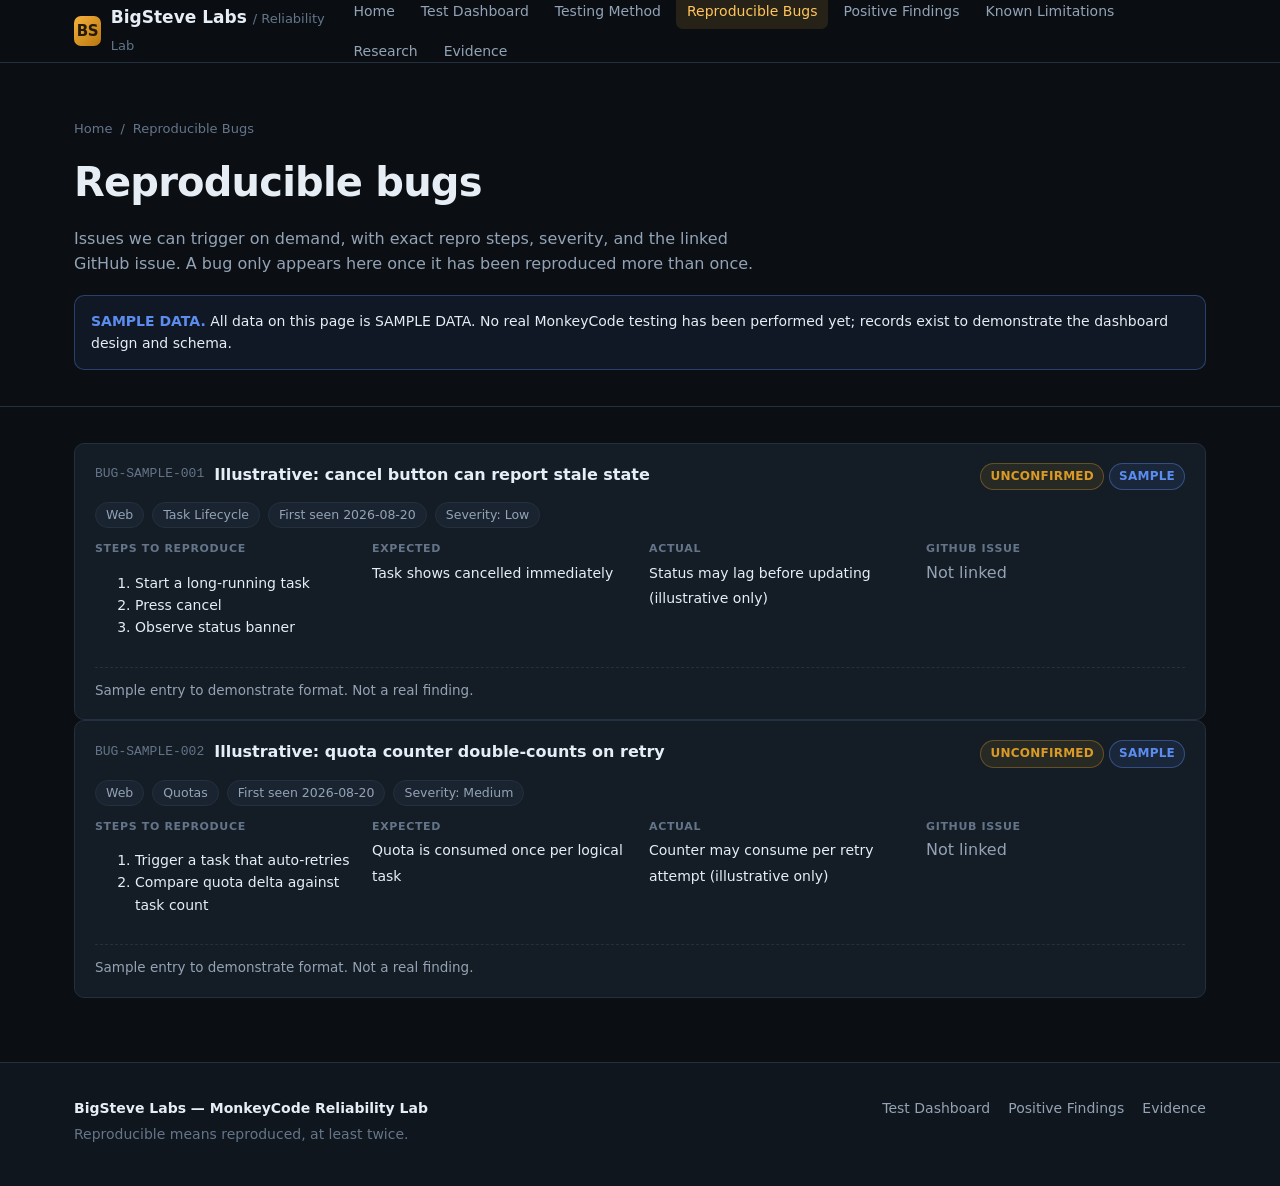
==== bugs.html @ b34874b9 "feat: add BigSteve Labs MonkeyCode reliability lab prototype Add the public-facing test dashboard do" ====
<!DOCTYPE html>
<html lang="en">
<head>
  <meta charset="UTF-8" />
  <meta name="viewport" content="width=device-width, initial-scale=1.0" />
  <title>Reproducible Bugs — BigSteve Labs</title>
  <meta name="description" content="Reproducible bugs found in MonkeyCode by BigSteve Labs." />
  <link rel="icon" href="data:image/svg+xml,<svg xmlns='http://www.w3.org/2000/svg' viewBox='0 0 100 100'><rect width='100' height='100' rx='18' fill='%23f5b23d'/><text x='50' y='72' font-size='62' font-family='Arial' font-weight='bold' text-anchor='middle' fill='%23241a05'>BS</text></svg>" />
  <link rel="stylesheet" href="assets/css/style.css" />
  <script src="data/bugs.js"></script>
  <script src="assets/js/main.js"></script>
</head>
<body>

  <header class="topbar">
    <div class="topbar-inner">
      <a class="brand" href="index.html">
        <span class="brand-mark">BS</span>
        <span>BigSteve Labs <span class="brand-sub">/ Reliability Lab</span></span>
      </a>
      <button class="nav-toggle" aria-label="Toggle navigation">Menu</button>
      <nav class="nav">
        <a href="index.html">Home</a>
        <a href="dashboard.html">Test Dashboard</a>
        <a href="method.html">Testing Method</a>
        <a href="bugs.html" class="active">Reproducible Bugs</a>
        <a href="findings.html">Positive Findings</a>
        <a href="limitations.html">Known Limitations</a>
        <a href="research.html">Research</a>
        <a href="evidence.html">Evidence</a>
      </nav>
    </div>
  </header>

  <section class="page-head">
    <div class="container">
      <div class="crumbs"><a href="index.html">Home</a> <span>/</span> <span>Reproducible Bugs</span></div>
      <h1>Reproducible bugs</h1>
      <p>
        Issues we can trigger on demand, with exact repro steps, severity, and the linked
        GitHub issue. A bug only appears here once it has been reproduced more than once.
      </p>
      <div style="margin-top: 18px;"><div data-sample-banner></div></div>
    </div>
  </section>

  <section class="section" style="padding-top: 36px;">
    <div class="container">
      <div id="bug-list"></div>
    </div>
  </section>

  <footer class="footer">
    <div class="container footer-inner">
      <div>
        <div class="labs">BigSteve Labs — MonkeyCode Reliability Lab</div>
        <div class="tagline">Reproducible means reproduced, at least twice.</div>
      </div>
      <div class="links">
        <a href="dashboard.html">Test Dashboard</a>
        <a href="findings.html">Positive Findings</a>
        <a href="evidence.html">Evidence</a>
      </div>
    </div>
  </footer>

  <script src="assets/js/bugs.js"></script>
</body>
</html>
---- assets/css/style.css ----
:root {
  --bg: #0b0f14;
  --bg-soft: #10161d;
  --bg-elev: #141c25;
  --bg-hover: #1a2430;
  --border: #22303f;
  --border-strong: #31445a;
  --text: #e6edf5;
  --text-muted: #93a3b5;
  --text-dim: #64758a;
  --accent: #f5b23d;
  --accent-strong: #ffc65c;
  --accent-ink: #241a05;
  --pass: #38c172;
  --fail: #e14d4d;
  --blocked: #d99a26;
  --sample: #5b8def;
  --info: #4aa3e8;
  --font: "Inter", "Segoe UI", system-ui, -apple-system, "Helvetica Neue", Arial, sans-serif;
  --mono: "JetBrains Mono", "SFMono-Regular", Consolas, "Liberation Mono", Menlo, monospace;
  --radius: 10px;
  --radius-sm: 6px;
  --shadow: 0 6px 24px rgba(0, 0, 0, 0.35);
  --maxw: 1180px;
}

* { box-sizing: border-box; }

html { scroll-behavior: smooth; }

body {
  margin: 0;
  background: var(--bg);
  color: var(--text);
  font-family: var(--font);
  font-size: 16px;
  line-height: 1.6;
  -webkit-font-smoothing: antialiased;
}

a { color: var(--accent-strong); text-decoration: none; }
a:hover { text-decoration: underline; }

.container { max-width: var(--maxw); margin: 0 auto; padding: 0 24px; }

/* ---------- Top bar ---------- */
.topbar {
  position: sticky;
  top: 0;
  z-index: 50;
  background: rgba(11, 15, 20, 0.92);
  backdrop-filter: blur(8px);
  border-bottom: 1px solid var(--border);
}

.topbar-inner {
  max-width: var(--maxw);
  margin: 0 auto;
  padding: 0 24px;
  height: 62px;
  display: flex;
  align-items: center;
  justify-content: space-between;
  gap: 16px;
}

.brand { display: flex; align-items: center; gap: 10px; font-weight: 700; font-size: 17px; color: var(--text); }
.brand:hover { text-decoration: none; }

.brand-mark {
  width: 30px; height: 30px; border-radius: 7px;
  background: linear-gradient(135deg, var(--accent), #b9760f);
  color: var(--accent-ink);
  display: inline-flex; align-items: center; justify-content: center;
  font-weight: 800; font-size: 15px; letter-spacing: -0.5px;
}

.brand-sub { color: var(--text-dim); font-weight: 500; font-size: 13px; }

.nav { display: flex; gap: 4px; flex-wrap: wrap; align-items: center; }

.nav a {
  color: var(--text-muted);
  font-size: 14px;
  font-weight: 500;
  padding: 7px 11px;
  border-radius: 7px;
  transition: background 0.15s, color 0.15s;
}
.nav a:hover { color: var(--text); background: var(--bg-hover); text-decoration: none; }
.nav a.active { color: var(--accent-strong); background: rgba(245, 178, 61, 0.12); }

.nav-toggle {
  display: none;
  background: none; border: 1px solid var(--border); color: var(--text);
  border-radius: 7px; padding: 6px 10px; font-size: 16px; cursor: pointer;
}

/* ---------- Hero ---------- */
.hero {
  padding: 88px 0 56px;
  border-bottom: 1px solid var(--border);
  background:
    radial-gradient(900px 400px at 15% -10%, rgba(245, 178, 61, 0.10), transparent 60%),
    radial-gradient(700px 380px at 90% 0%, rgba(91, 141, 239, 0.10), transparent 60%);
}

.hero .eyebrow {
  display: inline-flex; align-items: center; gap: 8px;
  font-size: 13px; font-weight: 600; letter-spacing: 0.08em; text-transform: uppercase;
  color: var(--accent); border: 1px solid rgba(245, 178, 61, 0.35);
  padding: 5px 12px; border-radius: 999px; background: rgba(245, 178, 61, 0.08);
}

.hero h1 {
  font-size: clamp(34px, 5vw, 54px);
  line-height: 1.12;
  margin: 20px 0 16px;
  font-weight: 800;
  letter-spacing: -0.02em;
  max-width: 22ch;
}

.hero h1 .hl { color: var(--accent-strong); }

.hero p.lede {
  font-size: 18px;
  color: var(--text-muted);
  max-width: 62ch;
  margin: 0 0 28px;
}

.hero-actions { display: flex; gap: 12px; flex-wrap: wrap; align-items: center; }

/* ---------- Buttons ---------- */
.btn {
  display: inline-flex; align-items: center; gap: 8px;
  font-family: var(--font); font-size: 15px; font-weight: 600;
  padding: 11px 18px; border-radius: 9px; cursor: pointer;
  border: 1px solid transparent; transition: all 0.15s;
}
.btn-primary { background: var(--accent); color: var(--accent-ink); }
.btn-primary:hover { background: var(--accent-strong); text-decoration: none; }
.btn-ghost { background: transparent; color: var(--text); border-color: var(--border-strong); }
.btn-ghost:hover { border-color: var(--accent); color: var(--accent-strong); text-decoration: none; background: rgba(245, 178, 61, 0.06); }

/* ---------- Sections ---------- */
.section { padding: 64px 0; }
.section-alt { background: var(--bg-soft); border-top: 1px solid var(--border); border-bottom: 1px solid var(--border); }

.section-head { margin-bottom: 28px; }
.section-kicker {
  font-size: 12px; font-weight: 700; letter-spacing: 0.12em; text-transform: uppercase;
  color: var(--accent); margin: 0 0 8px;
}
.section-title { font-size: clamp(24px, 3vw, 32px); margin: 0 0 10px; letter-spacing: -0.01em; }
.section-desc { color: var(--text-muted); margin: 0; max-width: 70ch; }

/* ---------- Grids ---------- */
.grid { display: grid; gap: 20px; }
.grid-2 { grid-template-columns: repeat(auto-fit, minmax(300px, 1fr)); }
.grid-3 { grid-template-columns: repeat(auto-fit, minmax(240px, 1fr)); }
.grid-4 { grid-template-columns: repeat(auto-fit, minmax(200px, 1fr)); }

/* ---------- Cards ---------- */
.card {
  background: var(--bg-elev);
  border: 1px solid var(--border);
  border-radius: var(--radius);
  padding: 22px;
  transition: border-color 0.15s, transform 0.15s;
}
.card:hover { border-color: var(--border-strong); }
.card-link { display: block; color: inherit; }
.card-link:hover { text-decoration: none; border-color: var(--accent); transform: translateY(-2px); }

.card h3 { margin: 0 0 8px; font-size: 18px; }
.card p { margin: 0; color: var(--text-muted); font-size: 14.5px; }

.card-icon {
  width: 40px; height: 40px; border-radius: 9px; margin-bottom: 14px;
  display: flex; align-items: center; justify-content: center;
  font-size: 18px; background: rgba(245, 178, 61, 0.12); color: var(--accent);
}

/* ---------- Stat strip ---------- */
.stats { display: grid; grid-template-columns: repeat(auto-fit, minmax(150px, 1fr)); gap: 16px; }
.stat {
  background: var(--bg-elev); border: 1px solid var(--border); border-radius: var(--radius);
  padding: 18px 20px;
}
.stat .value { font-size: 28px; font-weight: 800; letter-spacing: -0.02em; }
.stat .label { color: var(--text-dim); font-size: 13px; margin-top: 2px; }
.stat .value.pass { color: var(--pass); }
.stat .value.fail { color: var(--fail); }
.stat .value.blocked { color: var(--blocked); }

/* ---------- Badges ---------- */
.badge {
  display: inline-flex; align-items: center; gap: 6px;
  font-size: 12px; font-weight: 700; letter-spacing: 0.02em;
  padding: 3px 9px; border-radius: 999px; border: 1px solid transparent;
  white-space: nowrap;
}
.badge-pass { color: var(--pass); background: rgba(56, 193, 114, 0.12); border-color: rgba(56, 193, 114, 0.35); }
.badge-fail { color: var(--fail); background: rgba(225, 77, 77, 0.12); border-color: rgba(225, 77, 77, 0.35); }
.badge-blocked { color: var(--blocked); background: rgba(217, 154, 38, 0.12); border-color: rgba(217, 154, 38, 0.35); }
.badge-sample { color: var(--sample); background: rgba(91, 141, 239, 0.10); border-color: rgba(91, 141, 239, 0.40); }
.badge-muted { color: var(--text-muted); background: var(--bg-hover); border-color: var(--border); }
.badge-planned { color: var(--info); background: rgba(74, 163, 232, 0.12); border-color: rgba(74, 163, 232, 0.35); }
.badge-unconfirmed { color: var(--blocked); background: rgba(217, 154, 38, 0.10); border-color: rgba(217, 154, 38, 0.35); }

.chip {
  display: inline-block; font-size: 12.5px; font-weight: 500; color: var(--text-muted);
  background: var(--bg-hover); border: 1px solid var(--border); border-radius: 999px;
  padding: 2px 10px;
}

/* ---------- Alerts / banners ---------- */
.banner {
  display: flex; gap: 12px; align-items: flex-start;
  background: rgba(91, 141, 239, 0.08);
  border: 1px solid rgba(91, 141, 239, 0.35);
  color: var(--text);
  border-radius: var(--radius);
  padding: 14px 16px;
  font-size: 14px;
}
.banner strong { color: var(--sample); }
.banner.warn { background: rgba(217, 154, 38, 0.08); border-color: rgba(217, 154, 38, 0.4); }
.banner.warn strong { color: var(--blocked); }

/* ---------- Table ---------- */
.table-wrap { overflow-x: auto; border: 1px solid var(--border); border-radius: var(--radius); background: var(--bg-elev); }
table { width: 100%; border-collapse: collapse; font-size: 14px; min-width: 760px; }
th {
  text-align: left; font-size: 12px; text-transform: uppercase; letter-spacing: 0.06em;
  color: var(--text-dim); padding: 12px 14px; border-bottom: 1px solid var(--border); background: var(--bg-soft);
  white-space: nowrap;
}
td { padding: 12px 14px; border-bottom: 1px solid var(--border); vertical-align: top; }
tr:last-child td { border-bottom: none; }
tr:hover td { background: rgba(255, 255, 255, 0.015); }
td.mono { font-family: var(--mono); font-size: 13px; }

/* ---------- Filters ---------- */
.filters {
  display: flex; flex-wrap: wrap; gap: 14px; align-items: flex-end;
  padding: 18px; border: 1px solid var(--border); border-radius: var(--radius);
  background: var(--bg-elev); margin-bottom: 22px;
}
.filter-group { display: flex; flex-direction: column; gap: 6px; min-width: 170px; }
.filter-group label { font-size: 12px; font-weight: 600; letter-spacing: 0.05em; text-transform: uppercase; color: var(--text-dim); }
select, input[type="search"] {
  font-family: var(--font); font-size: 14px; color: var(--text);
  background: var(--bg); border: 1px solid var(--border-strong); border-radius: 8px;
  padding: 9px 11px; outline: none; width: 100%;
}
select:focus, input[type="search"]:focus { border-color: var(--accent); }
.filter-reset {
  margin-left: auto; background: none; border: 1px solid var(--border-strong); color: var(--text-muted);
  border-radius: 8px; padding: 9px 14px; font-size: 14px; cursor: pointer;
}
.filter-reset:hover { color: var(--text); border-color: var(--accent); }

.results-meta { display: flex; justify-content: space-between; align-items: center; flex-wrap: wrap; gap: 10px; margin-bottom: 14px; color: var(--text-dim); font-size: 14px; }

/* ---------- Record cards (dashboard) ---------- */
.record-list { display: grid; gap: 16px; }
.record {
  background: var(--bg-elev); border: 1px solid var(--border); border-radius: var(--radius);
  padding: 18px 20px;
}
.record-head { display: flex; align-items: flex-start; justify-content: space-between; gap: 14px; flex-wrap: wrap; margin-bottom: 12px; }
.record-title { display: flex; align-items: center; gap: 10px; flex-wrap: wrap; }
.record-title .id { font-family: var(--mono); color: var(--text-dim); font-size: 13px; }
.record-title h3 { margin: 0; font-size: 16px; }
.record-meta { display: flex; flex-wrap: wrap; gap: 8px; margin-bottom: 12px; }
.record-fields { display: grid; grid-template-columns: repeat(auto-fit, minmax(220px, 1fr)); gap: 12px 18px; }
.field .k { font-size: 11px; font-weight: 700; letter-spacing: 0.06em; text-transform: uppercase; color: var(--text-dim); margin-bottom: 2px; }
.field .v { font-size: 14px; color: var(--text); }
.field .v.muted { color: var(--text-muted); font-style: italic; }
.field .v.mono { font-family: var(--mono); font-size: 13px; }
.record-notes { margin-top: 14px; padding-top: 12px; border-top: 1px dashed var(--border); color: var(--text-muted); font-size: 13.5px; }

/* ---------- Method list ---------- */
.method { display: flex; gap: 18px; padding: 22px; border: 1px solid var(--border); border-radius: var(--radius); background: var(--bg-elev); }
.method .num { font-family: var(--mono); color: var(--accent); font-weight: 700; font-size: 15px; min-width: 44px; }
.method h3 { margin: 0 0 6px; font-size: 18px; }
.method .summary { color: var(--text-muted); margin: 0 0 12px; }
.method ol { margin: 0; padding-left: 20px; color: var(--text-muted); font-size: 14px; }
.method ol li { margin-bottom: 4px; }

/* ---------- Timeline ---------- */
.timeline { list-style: none; margin: 0; padding: 0; display: flex; flex-wrap: wrap; gap: 10px; }
.timeline li {
  background: var(--bg-elev); border: 1px solid var(--border); border-radius: 999px;
  padding: 6px 14px; font-size: 13.5px; font-weight: 600; color: var(--text-muted);
}
.timeline li b { color: var(--accent-strong); font-weight: 700; }

/* ---------- Empty state ---------- */
.empty {
  text-align: center; padding: 48px 24px; border: 1px dashed var(--border-strong);
  border-radius: var(--radius); color: var(--text-muted);
}
.empty h3 { color: var(--text); margin: 0 0 6px; }
.empty p { margin: 0 0 16px; max-width: 52ch; margin-inline: auto; }

/* ---------- Feature list ---------- */
.feature-list { list-style: none; margin: 0; padding: 0; display: grid; gap: 12px; }
.feature-list li {
  display: flex; justify-content: space-between; align-items: center; gap: 12px;
  padding: 14px 16px; background: var(--bg-elev); border: 1px solid var(--border);
  border-radius: var(--radius); font-size: 14.5px;
}
.feature-list .feat { font-weight: 600; }
.feature-list .cov { color: var(--text-dim); font-size: 13px; }

/* ---------- Placeholder tiles ---------- */
.ph-tile {
  border: 1px dashed var(--border-strong); border-radius: var(--radius);
  background: var(--bg-soft); padding: 22px;
  min-height: 150px; display: flex; flex-direction: column; gap: 8px;
  color: var(--text-muted);
}
.ph-tile .ph-badge { align-self: flex-start; }
.ph-tile h4 { margin: 0; color: var(--text); font-size: 16px; }
.ph-tile p { margin: 0; font-size: 14px; }

/* ---------- Footer ---------- */
.footer {
  border-top: 1px solid var(--border); background: var(--bg-soft);
  padding: 34px 0 40px; color: var(--text-dim); font-size: 14px;
}
.footer-inner { display: flex; justify-content: space-between; gap: 20px; flex-wrap: wrap; }
.footer .labs { font-weight: 700; color: var(--text); }
.footer .tagline { margin-top: 4px; }
.footer .links { display: flex; gap: 18px; flex-wrap: wrap; }
.footer .links a { color: var(--text-muted); }
.footer .links a:hover { color: var(--text); }

/* ---------- Page header ---------- */
.page-head { padding: 56px 0 36px; border-bottom: 1px solid var(--border); }
.page-head h1 { font-size: clamp(28px, 4vw, 40px); margin: 10px 0 12px; letter-spacing: -0.02em; }
.page-head p { color: var(--text-muted); max-width: 70ch; margin: 0; }

.crumbs { display: flex; gap: 8px; font-size: 13px; color: var(--text-dim); }
.crumbs a { color: var(--text-dim); }
.crumbs a:hover { color: var(--accent-strong); }

/* ---------- Misc ---------- */
.mono { font-family: var(--mono); }
.muted { color: var(--text-muted); }
.dim { color: var(--text-dim); }
.hidden { display: none !important; }
.mt-0 { margin-top: 0; }
.stack { display: flex; flex-direction: column; gap: 14px; }

@media (max-width: 900px) {
  .nav { position: fixed; top: 62px; left: 0; right: 0; background: var(--bg); border-bottom: 1px solid var(--border); flex-direction: column; align-items: stretch; padding: 12px 20px; gap: 4px; display: none; }
  .nav.open { display: flex; }
  .nav-toggle { display: inline-flex; }
  .hero { padding: 56px 0 40px; }
  .section { padding: 44px 0; }
}
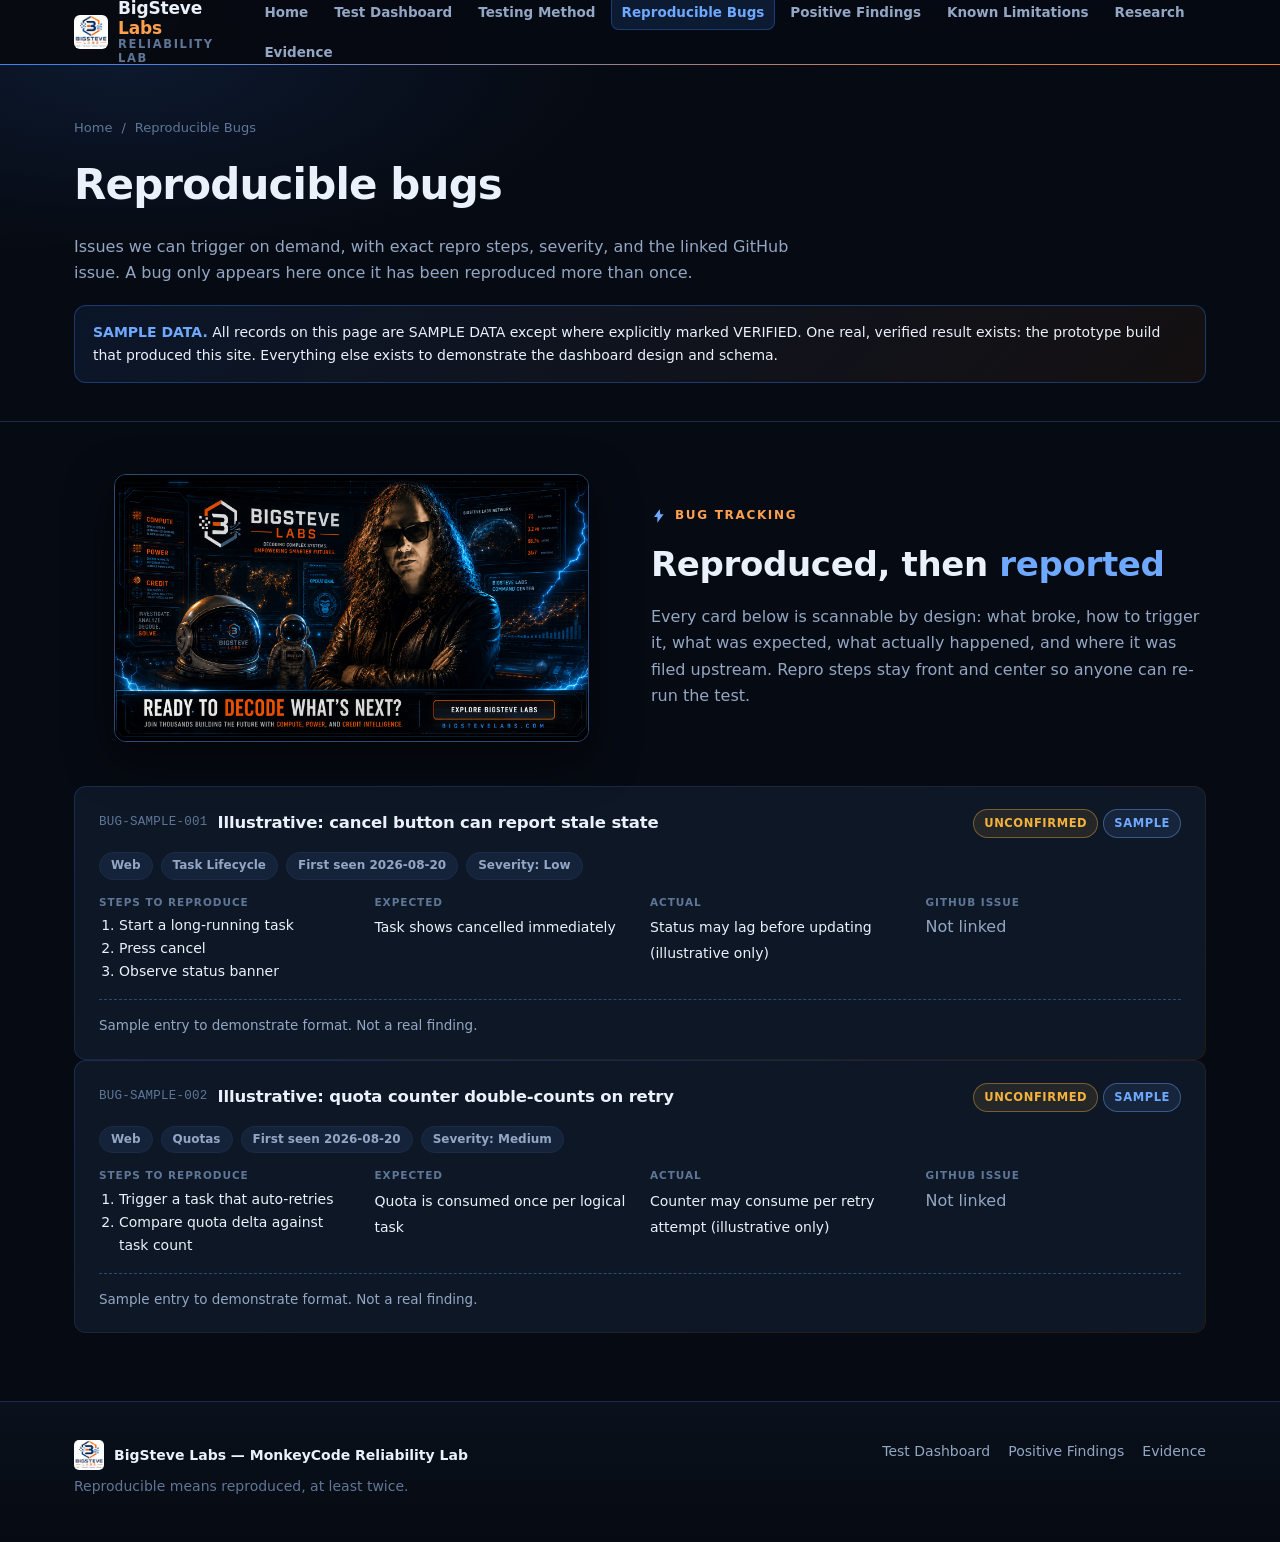
==== commit 5eb0f76b: "feat: premium BigSteve Labs x MonkeyCode branded redesign Redesign the reliability lab around the Bi" ====
--- a/bugs.html
+++ b/bugs.html
@@ -5,7 +5,7 @@
   <meta name="viewport" content="width=device-width, initial-scale=1.0" />
   <title>Reproducible Bugs — BigSteve Labs</title>
   <meta name="description" content="Reproducible bugs found in MonkeyCode by BigSteve Labs." />
-  <link rel="icon" href="data:image/svg+xml,<svg xmlns='http://www.w3.org/2000/svg' viewBox='0 0 100 100'><rect width='100' height='100' rx='18' fill='%23f5b23d'/><text x='50' y='72' font-size='62' font-family='Arial' font-weight='bold' text-anchor='middle' fill='%23241a05'>BS</text></svg>" />
+  <link rel="icon" href="assets/images/pic%205.png" />
   <link rel="stylesheet" href="assets/css/style.css" />
   <script src="data/bugs.js"></script>
   <script src="assets/js/main.js"></script>
@@ -15,8 +15,11 @@
   <header class="topbar">
     <div class="topbar-inner">
       <a class="brand" href="index.html">
-        <span class="brand-mark">BS</span>
-        <span>BigSteve Labs <span class="brand-sub">/ Reliability Lab</span></span>
+        <img class="brand-logo" src="assets/images/pic%205.png" alt="BigSteve Labs logo" />
+        <span class="brand-name">
+          <span class="l1">BigSteve <em>Labs</em></span>
+          <span class="l2">Reliability Lab</span>
+        </span>
       </a>
       <button class="nav-toggle" aria-label="Toggle navigation">Menu</button>
       <nav class="nav">
@@ -46,6 +49,22 @@
 
   <section class="section" style="padding-top: 36px;">
     <div class="container">
+      <div class="media-pair" style="margin-bottom: 28px;">
+        <figure class="feature-media">
+          <img src="assets/images/pic%203.png" alt="MonkeyCode wide feature artwork" />
+        </figure>
+        <div>
+          <div class="section-head" style="margin-bottom: 12px;">
+            <p class="section-kicker"><svg class="bolt" viewBox="0 0 24 24" aria-hidden="true"><path d="M13 2 4.5 13.5h5L9.5 22 19 9.5h-5L13 2Z"/></svg> Bug tracking</p>
+            <h2 class="section-title" style="margin-bottom: 8px;">Reproduced, then <span class="accent">reported</span></h2>
+          </div>
+          <p class="muted" style="margin: 0;">
+            Every card below is scannable by design: what broke, how to trigger it,
+            what was expected, what actually happened, and where it was filed upstream.
+            Repro steps stay front and center so anyone can re-run the test.
+          </p>
+        </div>
+      </div>
       <div id="bug-list"></div>
     </div>
   </section>
@@ -53,7 +72,7 @@
   <footer class="footer">
     <div class="container footer-inner">
       <div>
-        <div class="labs">BigSteve Labs — MonkeyCode Reliability Lab</div>
+        <div class="labs"><img src="assets/images/pic%205.png" alt="BigSteve Labs logo" /> BigSteve Labs — MonkeyCode Reliability Lab</div>
         <div class="tagline">Reproducible means reproduced, at least twice.</div>
       </div>
       <div class="links">
--- a/assets/css/style.css
+++ b/assets/css/style.css
@@ -1,27 +1,37 @@
 :root {
-  --bg: #0b0f14;
-  --bg-soft: #10161d;
-  --bg-elev: #141c25;
-  --bg-hover: #1a2430;
-  --border: #22303f;
-  --border-strong: #31445a;
-  --text: #e6edf5;
-  --text-muted: #93a3b5;
-  --text-dim: #64758a;
-  --accent: #f5b23d;
-  --accent-strong: #ffc65c;
-  --accent-ink: #241a05;
-  --pass: #38c172;
-  --fail: #e14d4d;
-  --blocked: #d99a26;
-  --sample: #5b8def;
-  --info: #4aa3e8;
+  --bg: #060a12;
+  --bg-soft: #0a111c;
+  --bg-elev: #0d1726;
+  --bg-hover: #14223a;
+  --border: #1b2c48;
+  --border-strong: #2b4a78;
+  --text: #eaf1fb;
+  --text-muted: #93a7c4;
+  --text-dim: #5f7697;
+
+  --blue: #3b82f6;
+  --blue-bright: #6fa8ff;
+  --blue-deep: #1d4ed8;
+  --blue-glow: rgba(59, 130, 246, 0.35);
+  --orange: #ff7a1a;
+  --orange-bright: #ffa04d;
+  --orange-glow: rgba(255, 122, 26, 0.35);
+  --green: #34d399;
+  --green-glow: rgba(52, 211, 153, 0.30);
+
+  --pass: #34d399;
+  --fail: #f0564f;
+  --blocked: #f5b23d;
+  --sample: #6fa8ff;
+  --real: #34d399;
+
   --font: "Inter", "Segoe UI", system-ui, -apple-system, "Helvetica Neue", Arial, sans-serif;
   --mono: "JetBrains Mono", "SFMono-Regular", Consolas, "Liberation Mono", Menlo, monospace;
-  --radius: 10px;
-  --radius-sm: 6px;
-  --shadow: 0 6px 24px rgba(0, 0, 0, 0.35);
+  --radius: 12px;
+  --radius-sm: 8px;
+  --shadow: 0 12px 40px rgba(0, 0, 0, 0.45);
   --maxw: 1180px;
+  --circuit: url("data:image/svg+xml,%3Csvg xmlns='http://www.w3.org/2000/svg' width='160' height='160' viewBox='0 0 160 160'%3E%3Cg fill='none' stroke='%232b4a78' stroke-width='1' opacity='0.35'%3E%3Cpath d='M0 40h60l14 14h46'/%3E%3Cpath d='M80 160v-30l-14-14H0'/%3E%3Cpath d='M160 100h-44l-14 14h-22'/%3E%3Ccircle cx='120' cy='54' r='3' fill='%233b82f6' stroke='none'/%3E%3Ccircle cx='46' cy='114' r='3' fill='%23ff7a1a' stroke='none'/%3E%3Ccircle cx='138' cy='114' r='2' fill='%233b82f6' stroke='none'/%3E%3Cpath d='M20 20l10 10M20 30l10-10'/%3E%3C/g%3E%3C/svg%3E");
 }
 
 * { box-sizing: border-box; }
@@ -30,34 +40,38 @@
 
 body {
   margin: 0;
-  background: var(--bg);
+  background:
+    radial-gradient(1200px 500px at 80% -10%, rgba(29, 78, 216, 0.16), transparent 60%),
+    radial-gradient(900px 480px at 0% 0%, rgba(255, 122, 26, 0.08), transparent 55%),
+    var(--bg);
   color: var(--text);
   font-family: var(--font);
   font-size: 16px;
-  line-height: 1.6;
+  line-height: 1.65;
   -webkit-font-smoothing: antialiased;
 }
 
-a { color: var(--accent-strong); text-decoration: none; }
+a { color: var(--blue-bright); text-decoration: none; }
 a:hover { text-decoration: underline; }
 
 .container { max-width: var(--maxw); margin: 0 auto; padding: 0 24px; }
 
-/* ---------- Top bar ---------- */
+/* ============ Top bar ============ */
 .topbar {
   position: sticky;
   top: 0;
   z-index: 50;
-  background: rgba(11, 15, 20, 0.92);
-  backdrop-filter: blur(8px);
-  border-bottom: 1px solid var(--border);
+  background: rgba(6, 10, 18, 0.88);
+  backdrop-filter: blur(10px);
+  border-bottom: 1px solid transparent;
+  border-image: linear-gradient(90deg, var(--blue), var(--orange)) 1;
 }
 
 .topbar-inner {
   max-width: var(--maxw);
   margin: 0 auto;
   padding: 0 24px;
-  height: 62px;
+  height: 64px;
   display: flex;
   align-items: center;
   justify-content: space-between;
@@ -67,300 +81,515 @@
 .brand { display: flex; align-items: center; gap: 10px; font-weight: 700; font-size: 17px; color: var(--text); }
 .brand:hover { text-decoration: none; }
 
-.brand-mark {
-  width: 30px; height: 30px; border-radius: 7px;
-  background: linear-gradient(135deg, var(--accent), #b9760f);
-  color: var(--accent-ink);
-  display: inline-flex; align-items: center; justify-content: center;
-  font-weight: 800; font-size: 15px; letter-spacing: -0.5px;
-}
-
-.brand-sub { color: var(--text-dim); font-weight: 500; font-size: 13px; }
+.brand-logo { height: 34px; width: auto; display: block; border-radius: 6px; }
+
+.brand-name { display: flex; flex-direction: column; line-height: 1.15; }
+.brand-name .l1 { font-weight: 800; letter-spacing: -0.01em; }
+.brand-name .l1 em { font-style: normal; color: var(--orange-bright); }
+.brand-name .l2 { font-size: 11.5px; color: var(--text-dim); font-weight: 600; letter-spacing: 0.14em; text-transform: uppercase; }
 
 .nav { display: flex; gap: 4px; flex-wrap: wrap; align-items: center; }
-
 .nav a {
   color: var(--text-muted);
-  font-size: 14px;
-  font-weight: 500;
+  font-size: 13.5px;
+  font-weight: 600;
   padding: 7px 11px;
-  border-radius: 7px;
+  border-radius: 8px;
   transition: background 0.15s, color 0.15s;
 }
 .nav a:hover { color: var(--text); background: var(--bg-hover); text-decoration: none; }
-.nav a.active { color: var(--accent-strong); background: rgba(245, 178, 61, 0.12); }
+.nav a.active { color: var(--blue-bright); background: rgba(59, 130, 246, 0.14); box-shadow: inset 0 0 0 1px rgba(59, 130, 246, 0.35); }
 
 .nav-toggle {
   display: none;
-  background: none; border: 1px solid var(--border); color: var(--text);
-  border-radius: 7px; padding: 6px 10px; font-size: 16px; cursor: pointer;
-}
-
-/* ---------- Hero ---------- */
+  background: none; border: 1px solid var(--border-strong); color: var(--text);
+  border-radius: 8px; padding: 7px 11px; font-size: 15px; cursor: pointer;
+}
+
+/* ============ Lightning bolt ============ */
+.bolt { width: 14px; height: 14px; fill: currentColor; display: inline-block; vertical-align: -2px; }
+
+/* ============ Hero ============ */
 .hero {
-  padding: 88px 0 56px;
+  padding: 80px 0 72px;
+  position: relative;
+  overflow: hidden;
   border-bottom: 1px solid var(--border);
   background:
-    radial-gradient(900px 400px at 15% -10%, rgba(245, 178, 61, 0.10), transparent 60%),
-    radial-gradient(700px 380px at 90% 0%, rgba(91, 141, 239, 0.10), transparent 60%);
+    linear-gradient(rgba(6, 10, 18, 0.55), rgba(6, 10, 18, 0.85)),
+    var(--circuit),
+    radial-gradient(1000px 500px at 20% 10%, rgba(59, 130, 246, 0.18), transparent 60%),
+    radial-gradient(800px 420px at 90% 30%, rgba(255, 122, 26, 0.10), transparent 55%);
+}
+
+.hero-split {
+  display: grid;
+  grid-template-columns: 1.15fr 0.85fr;
+  gap: 48px;
+  align-items: center;
 }
 
 .hero .eyebrow {
-  display: inline-flex; align-items: center; gap: 8px;
-  font-size: 13px; font-weight: 600; letter-spacing: 0.08em; text-transform: uppercase;
-  color: var(--accent); border: 1px solid rgba(245, 178, 61, 0.35);
-  padding: 5px 12px; border-radius: 999px; background: rgba(245, 178, 61, 0.08);
-}
+  display: inline-flex; align-items: center; gap: 9px;
+  font-size: 13px; font-weight: 700; letter-spacing: 0.1em; text-transform: uppercase;
+  color: var(--blue-bright); border: 1px solid rgba(59, 130, 246, 0.4);
+  padding: 6px 14px; border-radius: 999px; background: rgba(59, 130, 246, 0.10);
+}
+.hero .eyebrow .bolt { color: var(--orange-bright); }
 
 .hero h1 {
-  font-size: clamp(34px, 5vw, 54px);
-  line-height: 1.12;
-  margin: 20px 0 16px;
+  font-size: clamp(34px, 5vw, 56px);
+  line-height: 1.1;
+  margin: 22px 0 18px;
   font-weight: 800;
   letter-spacing: -0.02em;
-  max-width: 22ch;
-}
-
-.hero h1 .hl { color: var(--accent-strong); }
+}
+.hero h1 .hl { color: var(--blue-bright); }
+.hero h1 .hl2 { color: var(--orange-bright); }
 
 .hero p.lede {
   font-size: 18px;
   color: var(--text-muted);
-  max-width: 62ch;
-  margin: 0 0 28px;
+  max-width: 60ch;
+  margin: 0 0 30px;
 }
 
 .hero-actions { display: flex; gap: 12px; flex-wrap: wrap; align-items: center; }
 
-/* ---------- Buttons ---------- */
+.hero-visual { position: relative; }
+.hero-visual img {
+  display: block; width: 100%; height: auto;
+  border-radius: 16px;
+  border: 1px solid var(--border-strong);
+  box-shadow: 0 0 0 1px rgba(59, 130, 246, 0.25), 0 18px 60px rgba(0, 0, 0, 0.6), 0 0 40px var(--blue-glow);
+}
+.hero-visual::before, .hero-visual::after {
+  content: ""; position: absolute; width: 26px; height: 26px;
+  pointer-events: none;
+}
+.hero-visual::before {
+  top: -8px; left: -8px;
+  border-top: 3px solid var(--blue-bright); border-left: 3px solid var(--blue-bright);
+  border-top-left-radius: 10px;
+}
+.hero-visual::after {
+  bottom: -8px; right: -8px;
+  border-bottom: 3px solid var(--orange-bright); border-right: 3px solid var(--orange-bright);
+  border-bottom-right-radius: 10px;
+}
+.hero-visual figcaption {
+  position: absolute; bottom: 14px; left: 14px;
+  font-size: 12px; font-weight: 700; letter-spacing: 0.08em; text-transform: uppercase;
+  color: var(--text); background: rgba(6, 10, 18, 0.75);
+  padding: 5px 12px; border-radius: 999px; border: 1px solid var(--border-strong);
+  backdrop-filter: blur(6px);
+}
+
+/* ============ Header banner strip ============ */
+.banner-strip {
+  border-bottom: 1px solid var(--border);
+  background: linear-gradient(180deg, var(--bg-soft), var(--bg));
+  padding: 22px 0;
+  display: flex; align-items: center; justify-content: center;
+}
+.banner-strip img {
+  max-width: min(480px, 92%);
+  width: auto;
+  height: auto;
+  max-height: 90px;
+  filter: drop-shadow(0 0 18px rgba(59, 130, 246, 0.35));
+}
+
+.page-banner { margin: 28px 0 6px; }
+.page-banner img {
+  width: 100%; height: auto;
+  border-radius: 14px;
+  border: 1px solid var(--border-strong);
+  box-shadow: 0 10px 40px rgba(0, 0, 0, 0.5);
+}
+
+/* ============ Buttons ============ */
 .btn {
   display: inline-flex; align-items: center; gap: 8px;
-  font-family: var(--font); font-size: 15px; font-weight: 600;
-  padding: 11px 18px; border-radius: 9px; cursor: pointer;
-  border: 1px solid transparent; transition: all 0.15s;
-}
-.btn-primary { background: var(--accent); color: var(--accent-ink); }
-.btn-primary:hover { background: var(--accent-strong); text-decoration: none; }
-.btn-ghost { background: transparent; color: var(--text); border-color: var(--border-strong); }
-.btn-ghost:hover { border-color: var(--accent); color: var(--accent-strong); text-decoration: none; background: rgba(245, 178, 61, 0.06); }
-
-/* ---------- Sections ---------- */
-.section { padding: 64px 0; }
+  font-family: var(--font); font-size: 15px; font-weight: 700;
+  padding: 12px 20px; border-radius: 10px; cursor: pointer;
+  border: 1px solid transparent; transition: all 0.16s;
+}
+.btn-primary {
+  background: linear-gradient(135deg, var(--blue), var(--blue-deep));
+  color: #fff;
+  box-shadow: 0 6px 24px var(--blue-glow);
+}
+.btn-primary:hover { filter: brightness(1.15); text-decoration: none; box-shadow: 0 8px 30px var(--blue-glow); }
+.btn-orange {
+  background: linear-gradient(135deg, var(--orange-bright), var(--orange));
+  color: #1a0c00;
+  box-shadow: 0 6px 24px var(--orange-glow);
+}
+.btn-orange:hover { filter: brightness(1.08); text-decoration: none; }
+.btn-ghost {
+  background: transparent; color: var(--text); border-color: var(--border-strong);
+}
+.btn-ghost:hover { border-color: var(--blue); color: var(--blue-bright); text-decoration: none; background: rgba(59, 130, 246, 0.08); }
+.btn-sm { padding: 8px 14px; font-size: 13.5px; border-radius: 8px; }
+
+/* ============ Sections ============ */
+.section { padding: 68px 0; }
 .section-alt { background: var(--bg-soft); border-top: 1px solid var(--border); border-bottom: 1px solid var(--border); }
 
-.section-head { margin-bottom: 28px; }
+.divider {
+  height: 1px; margin: 0 auto; max-width: var(--maxw);
+  background: linear-gradient(90deg, transparent, var(--blue), var(--orange), transparent);
+}
+
+.section-head { margin-bottom: 30px; }
 .section-kicker {
-  font-size: 12px; font-weight: 700; letter-spacing: 0.12em; text-transform: uppercase;
-  color: var(--accent); margin: 0 0 8px;
-}
-.section-title { font-size: clamp(24px, 3vw, 32px); margin: 0 0 10px; letter-spacing: -0.01em; }
-.section-desc { color: var(--text-muted); margin: 0; max-width: 70ch; }
-
-/* ---------- Grids ---------- */
-.grid { display: grid; gap: 20px; }
+  display: flex; align-items: center; gap: 8px;
+  font-size: 12px; font-weight: 700; letter-spacing: 0.14em; text-transform: uppercase;
+  color: var(--orange-bright); margin: 0 0 10px;
+}
+.section-kicker .bolt { color: var(--blue-bright); width: 16px; height: 16px; }
+.section-title { font-size: clamp(24px, 3vw, 34px); margin: 0 0 12px; letter-spacing: -0.01em; }
+.section-title .accent { color: var(--blue-bright); }
+.section-desc { color: var(--text-muted); margin: 0; max-width: 72ch; }
+
+/* ============ Grids ============ */
+.grid { display: grid; gap: 22px; }
 .grid-2 { grid-template-columns: repeat(auto-fit, minmax(300px, 1fr)); }
 .grid-3 { grid-template-columns: repeat(auto-fit, minmax(240px, 1fr)); }
 .grid-4 { grid-template-columns: repeat(auto-fit, minmax(200px, 1fr)); }
 
-/* ---------- Cards ---------- */
+/* ============ Cards ============ */
 .card {
-  background: var(--bg-elev);
-  border: 1px solid var(--border);
-  border-radius: var(--radius);
-  padding: 22px;
-  transition: border-color 0.15s, transform 0.15s;
-}
-.card:hover { border-color: var(--border-strong); }
+  position: relative;
+  background:
+    linear-gradient(var(--bg-elev), var(--bg-elev)) padding-box,
+    linear-gradient(160deg, rgba(59, 130, 246, 0.45), rgba(255, 122, 26, 0.25)) border-box;
+  border: 1px solid transparent;
+  border-radius: var(--radius);
+  padding: 24px;
+  transition: transform 0.16s, box-shadow 0.16s;
+}
+.card:hover { transform: translateY(-2px); box-shadow: 0 14px 36px rgba(0, 0, 0, 0.4), 0 0 24px rgba(59, 130, 246, 0.12); }
 .card-link { display: block; color: inherit; }
-.card-link:hover { text-decoration: none; border-color: var(--accent); transform: translateY(-2px); }
+.card-link:hover { text-decoration: none; }
 
 .card h3 { margin: 0 0 8px; font-size: 18px; }
 .card p { margin: 0; color: var(--text-muted); font-size: 14.5px; }
 
 .card-icon {
-  width: 40px; height: 40px; border-radius: 9px; margin-bottom: 14px;
+  width: 42px; height: 42px; border-radius: 10px; margin-bottom: 16px;
   display: flex; align-items: center; justify-content: center;
-  font-size: 18px; background: rgba(245, 178, 61, 0.12); color: var(--accent);
-}
-
-/* ---------- Stat strip ---------- */
-.stats { display: grid; grid-template-columns: repeat(auto-fit, minmax(150px, 1fr)); gap: 16px; }
+  font-size: 15px; font-weight: 800; letter-spacing: 0.02em;
+  background: linear-gradient(135deg, rgba(59, 130, 246, 0.18), rgba(255, 122, 26, 0.14));
+  color: var(--blue-bright);
+  border: 1px solid rgba(59, 130, 246, 0.35);
+}
+.card-icon .bolt { width: 18px; height: 18px; }
+
+/* ============ Stats ============ */
+.stat-grid { display: grid; grid-template-columns: repeat(auto-fit, minmax(160px, 1fr)); gap: 16px; }
 .stat {
-  background: var(--bg-elev); border: 1px solid var(--border); border-radius: var(--radius);
-  padding: 18px 20px;
-}
-.stat .value { font-size: 28px; font-weight: 800; letter-spacing: -0.02em; }
-.stat .label { color: var(--text-dim); font-size: 13px; margin-top: 2px; }
+  background: linear-gradient(var(--bg-elev), var(--bg-elev)) padding-box,
+              linear-gradient(160deg, rgba(59, 130, 246, 0.4), rgba(255, 122, 26, 0.2)) border-box;
+  border: 1px solid transparent;
+  border-radius: var(--radius);
+  padding: 20px 22px;
+}
+.stat .value { font-size: 30px; font-weight: 800; letter-spacing: -0.02em; color: var(--blue-bright); }
 .stat .value.pass { color: var(--pass); }
 .stat .value.fail { color: var(--fail); }
 .stat .value.blocked { color: var(--blocked); }
-
-/* ---------- Badges ---------- */
+.stat .value.neutral { color: var(--text); }
+.stat .label { color: var(--text-dim); font-size: 13px; margin-top: 3px; font-weight: 600; }
+
+/* ============ Badges ============ */
 .badge {
   display: inline-flex; align-items: center; gap: 6px;
-  font-size: 12px; font-weight: 700; letter-spacing: 0.02em;
-  padding: 3px 9px; border-radius: 999px; border: 1px solid transparent;
+  font-size: 11.5px; font-weight: 800; letter-spacing: 0.05em;
+  padding: 4px 10px; border-radius: 999px; border: 1px solid transparent;
   white-space: nowrap;
 }
-.badge-pass { color: var(--pass); background: rgba(56, 193, 114, 0.12); border-color: rgba(56, 193, 114, 0.35); }
-.badge-fail { color: var(--fail); background: rgba(225, 77, 77, 0.12); border-color: rgba(225, 77, 77, 0.35); }
-.badge-blocked { color: var(--blocked); background: rgba(217, 154, 38, 0.12); border-color: rgba(217, 154, 38, 0.35); }
-.badge-sample { color: var(--sample); background: rgba(91, 141, 239, 0.10); border-color: rgba(91, 141, 239, 0.40); }
+.badge-pass { color: var(--pass); background: rgba(52, 211, 153, 0.10); border-color: rgba(52, 211, 153, 0.45); }
+.badge-fail { color: var(--fail); background: rgba(240, 86, 79, 0.10); border-color: rgba(240, 86, 79, 0.45); }
+.badge-blocked { color: var(--blocked); background: rgba(245, 178, 61, 0.10); border-color: rgba(245, 178, 61, 0.45); }
+.badge-sample { color: var(--sample); background: rgba(111, 168, 255, 0.10); border-color: rgba(111, 168, 255, 0.4); }
+.badge-real { color: var(--real); background: rgba(52, 211, 153, 0.12); border-color: rgba(52, 211, 153, 0.55); box-shadow: 0 0 14px rgba(52, 211, 153, 0.25); }
 .badge-muted { color: var(--text-muted); background: var(--bg-hover); border-color: var(--border); }
-.badge-planned { color: var(--info); background: rgba(74, 163, 232, 0.12); border-color: rgba(74, 163, 232, 0.35); }
-.badge-unconfirmed { color: var(--blocked); background: rgba(217, 154, 38, 0.10); border-color: rgba(217, 154, 38, 0.35); }
+.badge-planned { color: var(--blue-bright); background: rgba(59, 130, 246, 0.10); border-color: rgba(59, 130, 246, 0.4); }
+.badge-unconfirmed { color: var(--blocked); background: rgba(245, 178, 61, 0.10); border-color: rgba(245, 178, 61, 0.4); }
 
 .chip {
-  display: inline-block; font-size: 12.5px; font-weight: 500; color: var(--text-muted);
+  display: inline-block; font-size: 12px; font-weight: 600; color: var(--text-muted);
   background: var(--bg-hover); border: 1px solid var(--border); border-radius: 999px;
-  padding: 2px 10px;
-}
-
-/* ---------- Alerts / banners ---------- */
+  padding: 3px 11px;
+}
+
+/* ============ Banners (alert) ============ */
 .banner {
   display: flex; gap: 12px; align-items: flex-start;
-  background: rgba(91, 141, 239, 0.08);
-  border: 1px solid rgba(91, 141, 239, 0.35);
+  background: linear-gradient(135deg, rgba(59, 130, 246, 0.10), rgba(255, 122, 26, 0.06));
+  border: 1px solid rgba(59, 130, 246, 0.35);
   color: var(--text);
   border-radius: var(--radius);
-  padding: 14px 16px;
+  padding: 15px 18px;
   font-size: 14px;
 }
 .banner strong { color: var(--sample); }
-.banner.warn { background: rgba(217, 154, 38, 0.08); border-color: rgba(217, 154, 38, 0.4); }
+.banner.warn { background: rgba(245, 178, 61, 0.08); border-color: rgba(245, 178, 61, 0.4); }
 .banner.warn strong { color: var(--blocked); }
 
-/* ---------- Table ---------- */
-.table-wrap { overflow-x: auto; border: 1px solid var(--border); border-radius: var(--radius); background: var(--bg-elev); }
-table { width: 100%; border-collapse: collapse; font-size: 14px; min-width: 760px; }
-th {
-  text-align: left; font-size: 12px; text-transform: uppercase; letter-spacing: 0.06em;
-  color: var(--text-dim); padding: 12px 14px; border-bottom: 1px solid var(--border); background: var(--bg-soft);
-  white-space: nowrap;
-}
-td { padding: 12px 14px; border-bottom: 1px solid var(--border); vertical-align: top; }
-tr:last-child td { border-bottom: none; }
-tr:hover td { background: rgba(255, 255, 255, 0.015); }
-td.mono { font-family: var(--mono); font-size: 13px; }
-
-/* ---------- Filters ---------- */
+/* ============ Page head ============ */
+.page-head {
+  padding: 52px 0 38px;
+  border-bottom: 1px solid var(--border);
+  background:
+    radial-gradient(800px 320px at 10% 0%, rgba(59, 130, 246, 0.12), transparent 60%),
+    var(--bg);
+}
+.page-head h1 { font-size: clamp(28px, 4vw, 42px); margin: 12px 0 14px; letter-spacing: -0.02em; }
+.page-head p { color: var(--text-muted); max-width: 74ch; margin: 0; }
+
+.crumbs { display: flex; gap: 9px; font-size: 13px; color: var(--text-dim); align-items: center; }
+.crumbs a { color: var(--text-dim); }
+.crumbs a:hover { color: var(--blue-bright); }
+
+/* ============ Filters ============ */
 .filters {
-  display: flex; flex-wrap: wrap; gap: 14px; align-items: flex-end;
-  padding: 18px; border: 1px solid var(--border); border-radius: var(--radius);
-  background: var(--bg-elev); margin-bottom: 22px;
+  display: flex; flex-wrap: wrap; gap: 16px; align-items: flex-end;
+  padding: 20px; border: 1px solid var(--border); border-radius: var(--radius);
+  background: linear-gradient(var(--bg-elev), var(--bg-elev)) padding-box,
+              linear-gradient(160deg, rgba(59, 130, 246, 0.35), rgba(255, 122, 26, 0.18)) border-box;
+  border: 1px solid transparent;
+  margin-bottom: 24px;
 }
 .filter-group { display: flex; flex-direction: column; gap: 6px; min-width: 170px; }
-.filter-group label { font-size: 12px; font-weight: 600; letter-spacing: 0.05em; text-transform: uppercase; color: var(--text-dim); }
+.filter-group label { font-size: 11.5px; font-weight: 700; letter-spacing: 0.08em; text-transform: uppercase; color: var(--text-dim); }
 select, input[type="search"] {
   font-family: var(--font); font-size: 14px; color: var(--text);
-  background: var(--bg); border: 1px solid var(--border-strong); border-radius: 8px;
-  padding: 9px 11px; outline: none; width: 100%;
-}
-select:focus, input[type="search"]:focus { border-color: var(--accent); }
+  background: var(--bg); border: 1px solid var(--border-strong); border-radius: 9px;
+  padding: 10px 12px; outline: none; width: 100%;
+}
+select:focus, input[type="search"]:focus { border-color: var(--blue); box-shadow: 0 0 0 3px var(--blue-glow); }
 .filter-reset {
   margin-left: auto; background: none; border: 1px solid var(--border-strong); color: var(--text-muted);
-  border-radius: 8px; padding: 9px 14px; font-size: 14px; cursor: pointer;
-}
-.filter-reset:hover { color: var(--text); border-color: var(--accent); }
-
-.results-meta { display: flex; justify-content: space-between; align-items: center; flex-wrap: wrap; gap: 10px; margin-bottom: 14px; color: var(--text-dim); font-size: 14px; }
-
-/* ---------- Record cards (dashboard) ---------- */
-.record-list { display: grid; gap: 16px; }
+  border-radius: 9px; padding: 10px 16px; font-size: 14px; font-weight: 600; cursor: pointer;
+}
+.filter-reset:hover { color: var(--text); border-color: var(--orange); }
+
+.results-meta { display: flex; justify-content: space-between; align-items: center; flex-wrap: wrap; gap: 10px; margin-bottom: 16px; color: var(--text-dim); font-size: 14px; }
+
+/* ============ Records ============ */
+.record-list { display: grid; gap: 18px; }
 .record {
-  background: var(--bg-elev); border: 1px solid var(--border); border-radius: var(--radius);
-  padding: 18px 20px;
-}
-.record-head { display: flex; align-items: flex-start; justify-content: space-between; gap: 14px; flex-wrap: wrap; margin-bottom: 12px; }
+  background: linear-gradient(var(--bg-elev), var(--bg-elev)) padding-box,
+              linear-gradient(160deg, rgba(59, 130, 246, 0.3), rgba(255, 122, 26, 0.14)) border-box;
+  border: 1px solid transparent;
+  border-radius: var(--radius);
+  padding: 22px 24px;
+  transition: box-shadow 0.16s;
+}
+.record:hover { box-shadow: 0 12px 34px rgba(0, 0, 0, 0.35), 0 0 22px rgba(59, 130, 246, 0.10); }
+.record.record-real {
+  background: linear-gradient(var(--bg-elev), var(--bg-elev)) padding-box,
+              linear-gradient(160deg, rgba(52, 211, 153, 0.45), rgba(59, 130, 246, 0.3)) border-box;
+  box-shadow: 0 0 34px rgba(52, 211, 153, 0.12);
+}
+
+.record-head { display: flex; align-items: flex-start; justify-content: space-between; gap: 14px; flex-wrap: wrap; margin-bottom: 14px; }
 .record-title { display: flex; align-items: center; gap: 10px; flex-wrap: wrap; }
-.record-title .id { font-family: var(--mono); color: var(--text-dim); font-size: 13px; }
-.record-title h3 { margin: 0; font-size: 16px; }
-.record-meta { display: flex; flex-wrap: wrap; gap: 8px; margin-bottom: 12px; }
-.record-fields { display: grid; grid-template-columns: repeat(auto-fit, minmax(220px, 1fr)); gap: 12px 18px; }
-.field .k { font-size: 11px; font-weight: 700; letter-spacing: 0.06em; text-transform: uppercase; color: var(--text-dim); margin-bottom: 2px; }
+.record-title .id { font-family: var(--mono); color: var(--text-dim); font-size: 12.5px; letter-spacing: 0.02em; }
+.record-title h3 { margin: 0; font-size: 16.5px; letter-spacing: -0.01em; }
+.record-meta { display: flex; flex-wrap: wrap; gap: 8px; margin-bottom: 14px; }
+.record-fields { display: grid; grid-template-columns: repeat(auto-fit, minmax(230px, 1fr)); gap: 14px 20px; }
+.field .k { font-size: 10.5px; font-weight: 800; letter-spacing: 0.09em; text-transform: uppercase; color: var(--text-dim); margin-bottom: 3px; }
 .field .v { font-size: 14px; color: var(--text); }
 .field .v.muted { color: var(--text-muted); font-style: italic; }
 .field .v.mono { font-family: var(--mono); font-size: 13px; }
-.record-notes { margin-top: 14px; padding-top: 12px; border-top: 1px dashed var(--border); color: var(--text-muted); font-size: 13.5px; }
-
-/* ---------- Method list ---------- */
-.method { display: flex; gap: 18px; padding: 22px; border: 1px solid var(--border); border-radius: var(--radius); background: var(--bg-elev); }
-.method .num { font-family: var(--mono); color: var(--accent); font-weight: 700; font-size: 15px; min-width: 44px; }
+.field ol.v { margin: 0; padding-left: 20px; }
+.record-notes {
+  margin-top: 16px; padding-top: 14px;
+  border-top: 1px dashed var(--border-strong);
+  color: var(--text-muted); font-size: 13.5px;
+}
+
+/* ============ Method ============ */
+.method {
+  display: flex; gap: 20px;
+  background: linear-gradient(var(--bg-elev), var(--bg-elev)) padding-box,
+              linear-gradient(160deg, rgba(59, 130, 246, 0.3), rgba(255, 122, 26, 0.14)) border-box;
+  border: 1px solid transparent;
+  border-radius: var(--radius);
+  padding: 24px;
+}
+.method .num {
+  font-family: var(--mono); color: var(--orange-bright); font-weight: 800; font-size: 15px; min-width: 46px;
+}
 .method h3 { margin: 0 0 6px; font-size: 18px; }
 .method .summary { color: var(--text-muted); margin: 0 0 12px; }
 .method ol { margin: 0; padding-left: 20px; color: var(--text-muted); font-size: 14px; }
-.method ol li { margin-bottom: 4px; }
-
-/* ---------- Timeline ---------- */
+.method ol li { margin-bottom: 5px; }
+.method ol li::marker { color: var(--blue-bright); }
+
+.method-layout { display: grid; grid-template-columns: 1fr 340px; gap: 28px; align-items: start; }
+.method-visual { position: sticky; top: 90px; }
+.method-visual img {
+  display: block; width: 100%; height: auto; border-radius: 14px;
+  border: 1px solid var(--border-strong);
+  box-shadow: 0 0 0 1px rgba(255, 122, 26, 0.2), 0 18px 50px rgba(0, 0, 0, 0.55), 0 0 30px rgba(255, 122, 26, 0.15);
+}
+.method-visual figcaption {
+  margin-top: 10px; font-size: 12px; color: var(--text-dim); text-align: center;
+  font-weight: 600; letter-spacing: 0.06em; text-transform: uppercase;
+}
+
+/* ============ Timeline ============ */
 .timeline { list-style: none; margin: 0; padding: 0; display: flex; flex-wrap: wrap; gap: 10px; }
 .timeline li {
   background: var(--bg-elev); border: 1px solid var(--border); border-radius: 999px;
-  padding: 6px 14px; font-size: 13.5px; font-weight: 600; color: var(--text-muted);
-}
-.timeline li b { color: var(--accent-strong); font-weight: 700; }
-
-/* ---------- Empty state ---------- */
-.empty {
-  text-align: center; padding: 48px 24px; border: 1px dashed var(--border-strong);
-  border-radius: var(--radius); color: var(--text-muted);
-}
-.empty h3 { color: var(--text); margin: 0 0 6px; }
-.empty p { margin: 0 0 16px; max-width: 52ch; margin-inline: auto; }
-
-/* ---------- Feature list ---------- */
+  padding: 7px 16px; font-size: 13.5px; font-weight: 600; color: var(--text-muted);
+}
+.timeline li b { color: var(--blue-bright); font-weight: 800; }
+
+/* ============ Feature list ============ */
 .feature-list { list-style: none; margin: 0; padding: 0; display: grid; gap: 12px; }
 .feature-list li {
-  display: flex; justify-content: space-between; align-items: center; gap: 12px;
-  padding: 14px 16px; background: var(--bg-elev); border: 1px solid var(--border);
+  display: flex; justify-content: space-between; align-items: center; gap: 14px;
+  padding: 16px 18px; background: var(--bg-elev); border: 1px solid var(--border);
   border-radius: var(--radius); font-size: 14.5px;
-}
-.feature-list .feat { font-weight: 600; }
-.feature-list .cov { color: var(--text-dim); font-size: 13px; }
-
-/* ---------- Placeholder tiles ---------- */
+  transition: border-color 0.15s;
+}
+.feature-list li:hover { border-color: var(--border-strong); }
+.feature-list .feat { font-weight: 700; display: flex; align-items: center; gap: 10px; }
+.feature-list .feat .bolt { color: var(--blue-bright); width: 16px; height: 16px; }
+.feature-list .cov { color: var(--text-dim); font-size: 13px; text-align: right; }
+
+/* ============ Profile / about ============ */
+.profile-card {
+  display: grid; grid-template-columns: 150px 1fr; gap: 24px; align-items: center;
+  background: linear-gradient(var(--bg-elev), var(--bg-elev)) padding-box,
+              linear-gradient(160deg, rgba(255, 122, 26, 0.4), rgba(59, 130, 246, 0.3)) border-box;
+  border: 1px solid transparent;
+  border-radius: var(--radius);
+  padding: 26px;
+}
+.profile-avatar {
+  width: 150px; height: 150px; border-radius: 50%;
+  object-fit: cover;
+  border: 3px solid transparent;
+  background: linear-gradient(#0d1726, #0d1726) padding-box,
+              linear-gradient(135deg, var(--blue), var(--orange)) border-box;
+  box-shadow: 0 0 28px rgba(59, 130, 246, 0.25);
+}
+.profile-card h3 { margin: 0 0 4px; font-size: 20px; }
+.profile-card .role { color: var(--orange-bright); font-weight: 700; font-size: 13px; letter-spacing: 0.1em; text-transform: uppercase; margin-bottom: 10px; }
+.profile-card p { margin: 0 0 14px; color: var(--text-muted); }
+.profile-card .tags { display: flex; flex-wrap: wrap; gap: 8px; }
+
+/* ============ Feature media ============ */
+.feature-media { border-radius: var(--radius); overflow: hidden; border: 1px solid var(--border-strong); box-shadow: 0 16px 46px rgba(0, 0, 0, 0.55); }
+.feature-media img { display: block; width: 100%; height: auto; }
+.feature-media.fixed img { height: 220px; object-fit: cover; object-position: center; }
+
+.media-pair { display: grid; grid-template-columns: 1fr 1fr; gap: 22px; align-items: center; }
+
+/* ============ Article cards (research) ============ */
+.article-card {
+  display: flex; flex-direction: column;
+  background: linear-gradient(var(--bg-elev), var(--bg-elev)) padding-box,
+              linear-gradient(160deg, rgba(59, 130, 246, 0.35), rgba(255, 122, 26, 0.2)) border-box;
+  border: 1px solid transparent;
+  border-radius: var(--radius);
+  overflow: hidden;
+  transition: transform 0.16s, box-shadow 0.16s;
+}
+.article-card:hover { transform: translateY(-3px); box-shadow: 0 16px 40px rgba(0, 0, 0, 0.45); }
+.article-card .art-media { height: 150px; overflow: hidden; border-bottom: 1px solid var(--border); }
+.article-card .art-media img { width: 100%; height: 100%; object-fit: cover; }
+.article-card .art-body { padding: 20px 22px; display: flex; flex-direction: column; gap: 8px; flex: 1; }
+.article-card .art-body h3 { margin: 0; font-size: 16.5px; }
+.article-card .art-body p { margin: 0; color: var(--text-muted); font-size: 14px; flex: 1; }
+
+/* ============ Empty state ============ */
+.empty {
+  text-align: center; padding: 52px 24px;
+  border: 1px dashed var(--border-strong); border-radius: var(--radius);
+  color: var(--text-muted); background: var(--bg-soft);
+}
+.empty h3 { color: var(--text); margin: 0 0 8px; }
+.empty p { margin: 0 0 18px; max-width: 54ch; margin-inline: auto; }
+
+/* ============ Placeholder tiles ============ */
 .ph-tile {
   border: 1px dashed var(--border-strong); border-radius: var(--radius);
-  background: var(--bg-soft); padding: 22px;
-  min-height: 150px; display: flex; flex-direction: column; gap: 8px;
+  background: var(--bg-soft); padding: 24px;
+  min-height: 150px; display: flex; flex-direction: column; gap: 10px;
   color: var(--text-muted);
-}
+  transition: border-color 0.15s, background 0.15s;
+}
+.ph-tile:hover { border-color: var(--blue); background: var(--bg-elev); }
 .ph-tile .ph-badge { align-self: flex-start; }
 .ph-tile h4 { margin: 0; color: var(--text); font-size: 16px; }
 .ph-tile p { margin: 0; font-size: 14px; }
 
-/* ---------- Footer ---------- */
+/* ============ Evidence groups ============ */
+.evidence-group { border: 1px solid var(--border); border-radius: var(--radius); background: var(--bg-elev); overflow: hidden; }
+.evidence-group .eg-head {
+  padding: 14px 20px; border-bottom: 1px solid var(--border);
+  font-weight: 800; font-size: 14px; letter-spacing: 0.06em; text-transform: uppercase;
+  color: var(--blue-bright);
+  display: flex; align-items: center; gap: 10px;
+  background: var(--bg-soft);
+}
+.evidence-group .eg-body { padding: 20px; }
+.evidence-row { display: flex; justify-content: space-between; align-items: center; gap: 12px; padding: 12px 0; border-bottom: 1px dashed var(--border); }
+.evidence-row:last-child { border-bottom: none; }
+.evidence-row .ev-name { font-weight: 600; }
+.evidence-row .ev-meta { color: var(--text-dim); font-size: 13px; }
+
+/* ============ Logo footer / footer ============ */
 .footer {
-  border-top: 1px solid var(--border); background: var(--bg-soft);
-  padding: 34px 0 40px; color: var(--text-dim); font-size: 14px;
-}
-.footer-inner { display: flex; justify-content: space-between; gap: 20px; flex-wrap: wrap; }
-.footer .labs { font-weight: 700; color: var(--text); }
-.footer .tagline { margin-top: 4px; }
+  border-top: 1px solid var(--border);
+  background: linear-gradient(180deg, var(--bg-soft), var(--bg));
+  padding: 38px 0 44px; color: var(--text-dim); font-size: 14px;
+}
+.footer-inner { display: flex; justify-content: space-between; gap: 24px; flex-wrap: wrap; }
+.footer .labs { font-weight: 800; color: var(--text); display: flex; align-items: center; gap: 10px; }
+.footer .labs img { height: 30px; width: auto; border-radius: 5px; }
+.footer .tagline { margin-top: 5px; }
 .footer .links { display: flex; gap: 18px; flex-wrap: wrap; }
 .footer .links a { color: var(--text-muted); }
 .footer .links a:hover { color: var(--text); }
 
-/* ---------- Page header ---------- */
-.page-head { padding: 56px 0 36px; border-bottom: 1px solid var(--border); }
-.page-head h1 { font-size: clamp(28px, 4vw, 40px); margin: 10px 0 12px; letter-spacing: -0.02em; }
-.page-head p { color: var(--text-muted); max-width: 70ch; margin: 0; }
-
-.crumbs { display: flex; gap: 8px; font-size: 13px; color: var(--text-dim); }
-.crumbs a { color: var(--text-dim); }
-.crumbs a:hover { color: var(--accent-strong); }
-
-/* ---------- Misc ---------- */
+/* ============ Misc ============ */
 .mono { font-family: var(--mono); }
 .muted { color: var(--text-muted); }
 .dim { color: var(--text-dim); }
 .hidden { display: none !important; }
 .mt-0 { margin-top: 0; }
-.stack { display: flex; flex-direction: column; gap: 14px; }
+.stack { display: flex; flex-direction: column; gap: 16px; }
+.mb { margin-bottom: 24px; }
+
+/* ============ Responsive ============ */
+@media (max-width: 960px) {
+  .hero-split { grid-template-columns: 1fr; gap: 34px; }
+  .hero-visual { max-width: 520px; }
+  .method-layout { grid-template-columns: 1fr; }
+  .method-visual { position: static; max-width: 420px; }
+  .media-pair { grid-template-columns: 1fr; }
+  .profile-card { grid-template-columns: 110px 1fr; }
+  .profile-avatar { width: 110px; height: 110px; }
+}
 
 @media (max-width: 900px) {
-  .nav { position: fixed; top: 62px; left: 0; right: 0; background: var(--bg); border-bottom: 1px solid var(--border); flex-direction: column; align-items: stretch; padding: 12px 20px; gap: 4px; display: none; }
+  .nav {
+    position: fixed; top: 64px; left: 0; right: 0;
+    background: var(--bg); border-bottom: 1px solid var(--border);
+    flex-direction: column; align-items: stretch; padding: 14px 20px; gap: 4px; display: none;
+  }
   .nav.open { display: flex; }
   .nav-toggle { display: inline-flex; }
-  .hero { padding: 56px 0 40px; }
-  .section { padding: 44px 0; }
-}
+  .hero { padding: 54px 0 46px; }
+  .section { padding: 48px 0; }
+  .filter-reset { margin-left: 0; }
+}
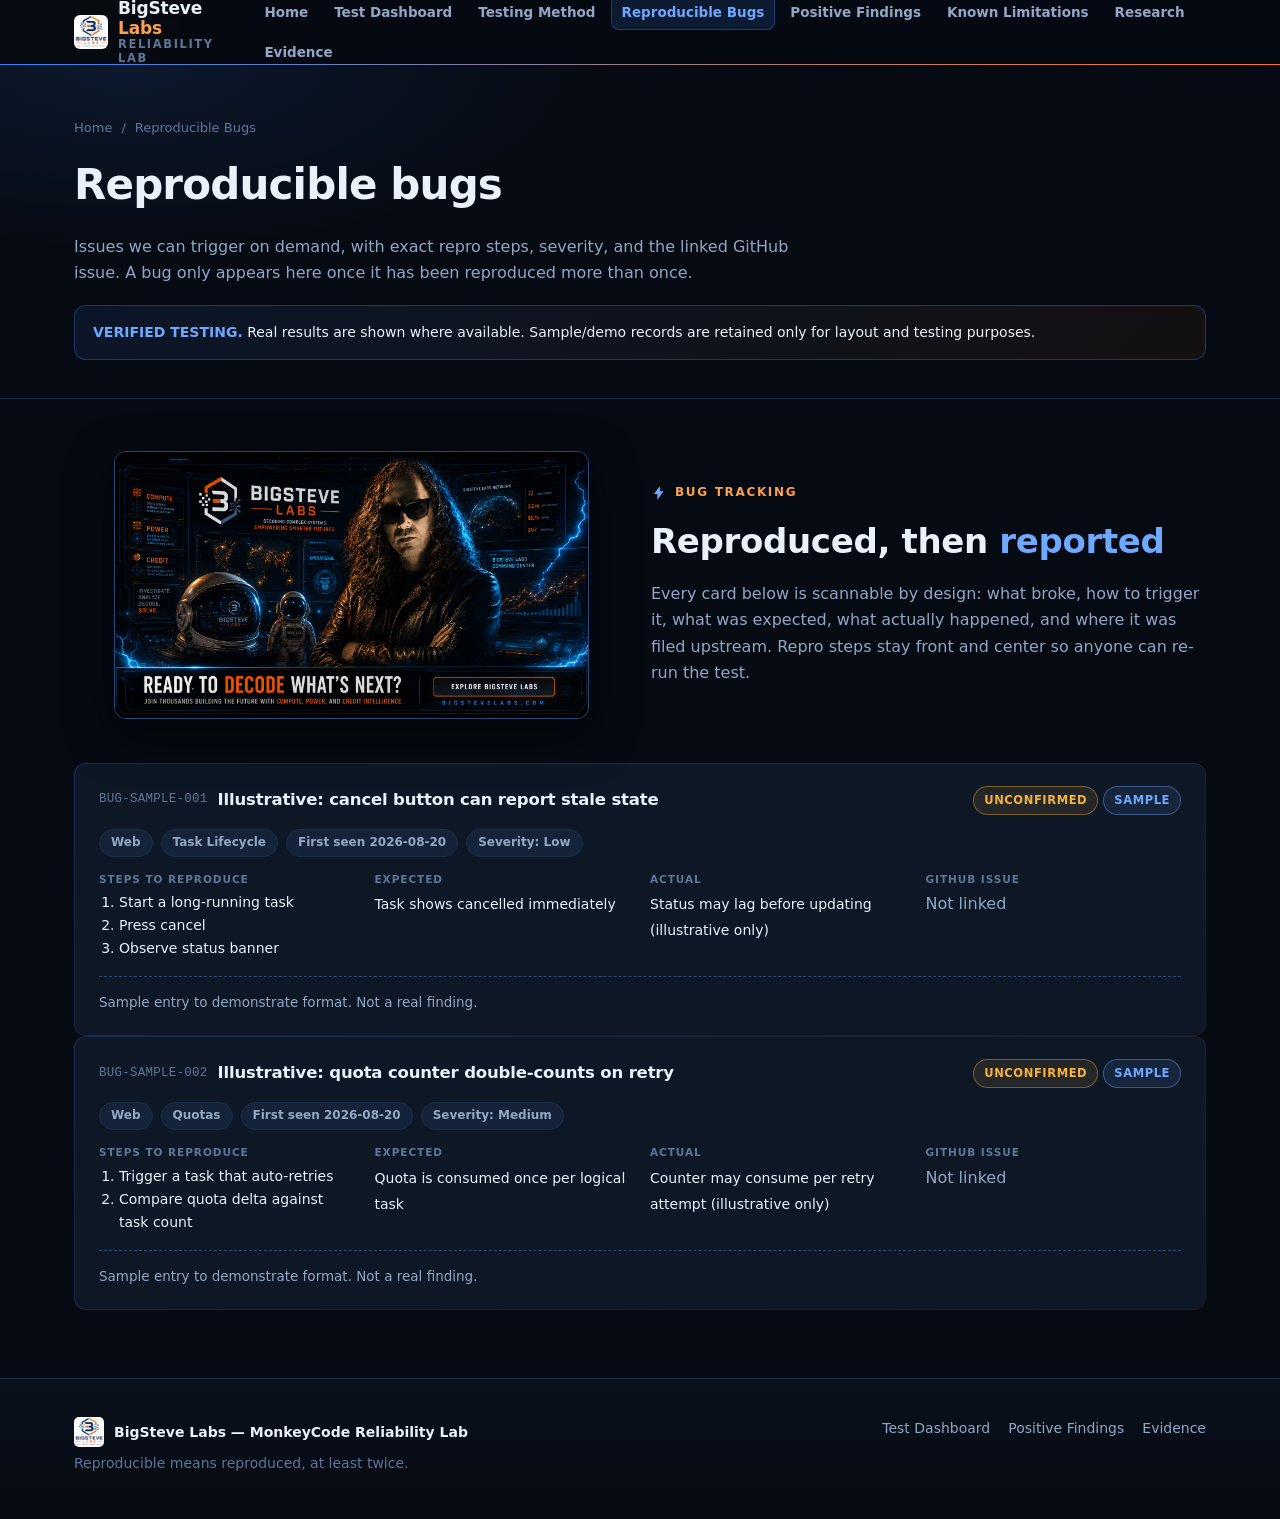
==== commit 29ca23ec: "replace remaining sample data banners" ====
--- a/bugs.html
+++ b/bugs.html
@@ -86,3 +86,4 @@
   <script src="assets/js/bugs.js"></script>
 </body>
 </html>
+
--- a/assets/css/style.css
+++ b/assets/css/style.css
@@ -570,6 +570,28 @@
 .stack { display: flex; flex-direction: column; gap: 16px; }
 .mb { margin-bottom: 24px; }
 
+/* ============ Sample toggle ============ */
+.check-toggle {
+  display: inline-flex; align-items: center; gap: 9px;
+  font-size: 14px; font-weight: 600; color: var(--text-muted);
+  cursor: pointer; padding: 10px 12px;
+  background: var(--bg); border: 1px solid var(--border-strong); border-radius: 9px;
+  width: 100%;
+}
+.check-toggle:hover { color: var(--text); border-color: var(--blue); }
+.check-toggle input { accent-color: var(--blue); width: 16px; height: 16px; cursor: pointer; }
+
+.note-sm { font-size: 13px; color: var(--text-dim); }
+
+.callout-real {
+  background: linear-gradient(var(--bg-elev), var(--bg-elev)) padding-box,
+              linear-gradient(160deg, rgba(52, 211, 153, 0.5), rgba(59, 130, 246, 0.3)) border-box;
+  border: 1px solid transparent;
+  border-radius: var(--radius);
+  padding: 26px;
+  box-shadow: 0 0 30px rgba(52, 211, 153, 0.10);
+}
+
 /* ============ Responsive ============ */
 @media (max-width: 960px) {
   .hero-split { grid-template-columns: 1fr; gap: 34px; }
